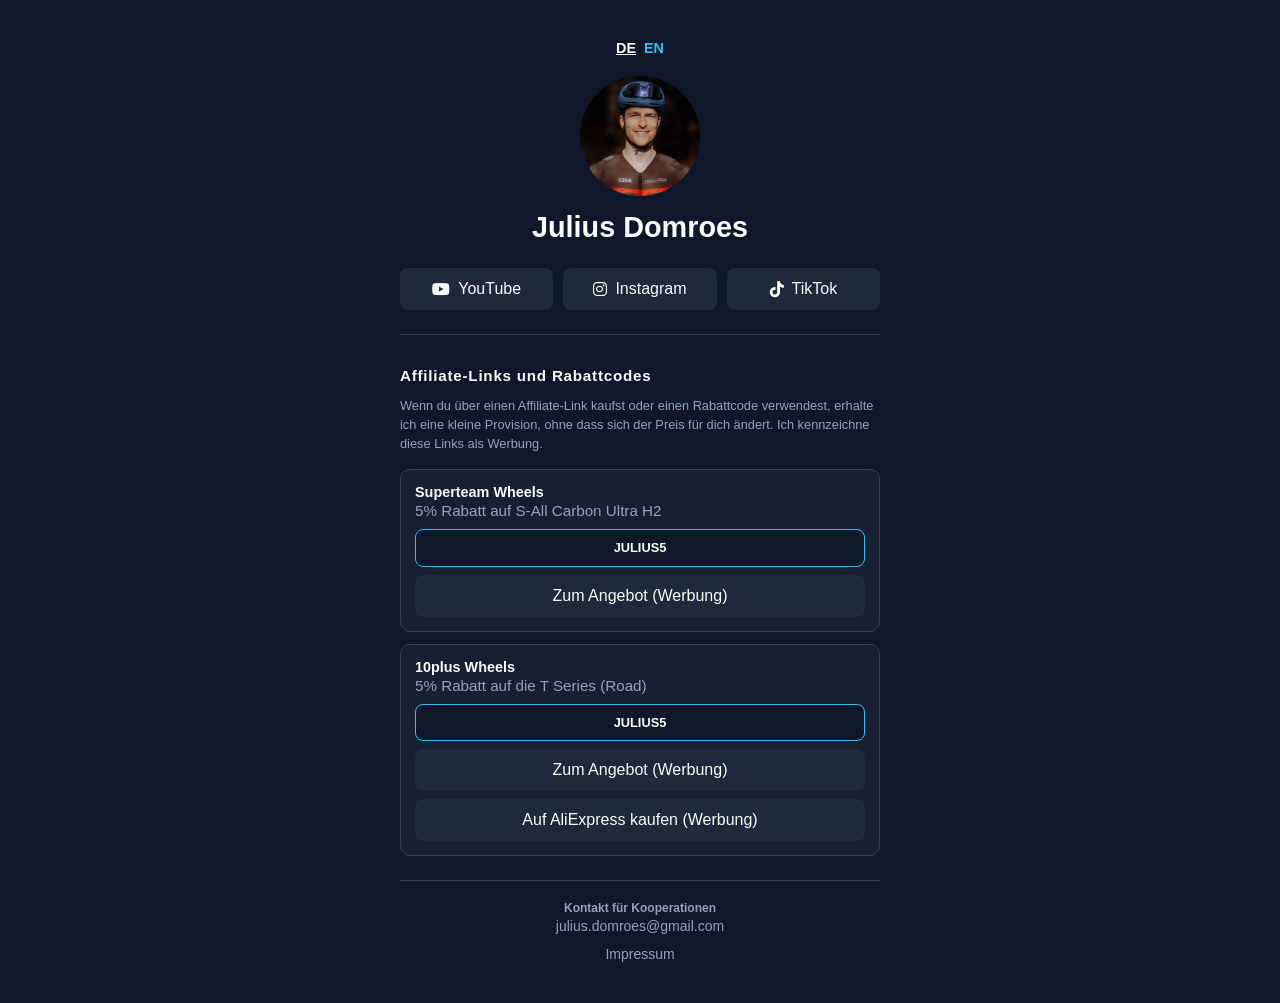
==== de/index.html @ f980bef5 "Add multilingual links page with affiliate section, legal notice, and privacy policy" ====
<!DOCTYPE html>
<html lang="de">
<head>
    <meta charset="UTF-8">
    <meta name="viewport" content="width=device-width, initial-scale=1.0">
    <meta name="description" content="Julius Domroes' Links und Affiliate-Angebote auf Deutsch.">
    <title>Julius Domroes | Links</title>
    <link rel="stylesheet" href="../styles.css?v=20260809-1">
    <link rel="stylesheet" href="https://cdnjs.cloudflare.com/ajax/libs/font-awesome/6.5.2/css/all.min.css">
</head>
<body>
    <div class="container">
        <div class="lang-switch">
            <a href="../de/" class="active">DE</a>
            <a href="../en/">EN</a>
        </div>

        <img src="../profile_square.jpg" alt="" class="profile-image">
        <h1>Julius Domroes</h1>

        <div class="social-links" id="social-links"></div>

        <div class="section-title" data-i18n="affiliateTitle"></div>
        <p class="affiliate-note" data-i18n="affiliateNote"></p>

        <div id="affiliate-links"></div>

        <footer>
            <div class="cooperation-contact">
                <p class="cooperation-label" data-i18n="cooperationLabel"></p>
                <a href="mailto:julius.domroes@gmail.com" class="cooperation-email">julius.domroes@gmail.com</a>
            </div>
            <a href="../impressum.html?lang=de" class="legal-link" data-i18n="footerLabel"></a>
        </footer>
    </div>

    <script src="../translations.js?v=20260809-1"></script>
    <script src="../links-data.js?v=20260809-1"></script>
    <script src="../site.js?v=20260809-1"></script>
</body>
</html>
---- styles.css ----
* { box-sizing: border-box; margin: 0; padding: 0; }
body {
    font-family: -apple-system, BlinkMacSystemFont, "Segoe UI", Roboto, Helvetica, Arial, sans-serif;
    background-color: #0f172a;
    color: #f8fafc;
    display: flex;
    justify-content: center;
    padding: 40px 20px;
    min-height: 100vh;
}
.container { width: 100%; max-width: 480px; text-align: center; }
.lang-switch {
    display: flex;
    justify-content: center;
    gap: 8px;
    margin-bottom: 20px;
    font-size: 0.9rem;
}
.lang-switch a {
    color: #38bdf8;
    text-decoration: none;
    font-weight: 600;
}
.lang-switch a.active {
    color: #f8fafc;
    text-decoration: underline;
}
.profile-image { width: 120px; height: 120px; border-radius: 50%; object-fit: cover; margin-bottom: 12px; }
h1 { font-size: 1.8rem; font-weight: 700; margin-bottom: 8px; line-height: 1.1; }
.subtitle {
    font-size: 0.95rem;
    color: #94a3b8;
    margin-bottom: 36px;
}
.section-title { font-size: 0.95rem; letter-spacing: 0.05em; color: #f8fafc; margin: 32px 0 12px; text-align: left; font-weight: 700; }
.affiliate-note {
    font-size: 0.8rem;
    line-height: 1.5;
    color: #94a3b8;
    margin: 2px 0 16px;
    text-align: left;
}
.cooperation-contact {
    margin: 0 0 10px;
    padding: 0;
    border: 0;
    background: transparent;
    text-align: center;
}
.cooperation-label {
    font-size: 0.75rem;
    font-weight: 600;
    color: #94a3b8;
    margin: 0 0 2px;
}
.cooperation-email {
    color: #94a3b8;
    text-decoration: none;
    font-size: 0.875rem;
}
.cooperation-email:hover {
    text-decoration: underline;
}
#affiliate-links {
    margin-top: 8px;
}
.social-links {
    display: flex;
    flex-wrap: wrap;
    gap: 10px;
    justify-content: space-between;
    margin-top: 24px;
    padding-bottom: 24px;
    border-bottom: 1px solid #334155;
}
.link-card {
    display: flex;
    align-items: center;
    justify-content: center;
    gap: 8px;
    background-color: #1e293b;
    color: #f8fafc;
    text-decoration: none;
    padding: 12px 14px;
    border-radius: 8px;
    font-weight: 500;
    transition: background-color 0.2s ease;
    width: 100%;
}
.social-links .link-card {
    flex: 1 1 calc(33.333% - 7px);
    min-width: 0;
}
.link-card:hover { background-color: #334155; }
.link-card i { font-size: 1rem; }
.affiliate-item {
    margin-top: 12px;
    padding: 14px;
    border: 1px solid #334155;
    border-radius: 10px;
    background-color: rgba(30, 41, 59, 0.55);
}
.affiliate-title {
    display: flex;
    flex-direction: column;
    gap: 2px;
    text-align: left;
    margin-bottom: 10px;
}
.affiliate-title strong {
    color: #f8fafc;
    font-size: 0.9rem;
    font-weight: 700;
}
.affiliate-title span {
    color: #94a3b8;
    font-size: 0.95rem;
}
.affiliate-code {
    display: none;
}
.affiliate-actions {
    display: flex;
    flex-direction: column;
    gap: 8px;
}
.affiliate-copy {
    border: 1px solid #38bdf8;
    cursor: pointer;
    font: inherit;
    background-color: #0f172a;
    font-weight: 500;
    display: inline-flex;
    align-items: center;
    justify-content: center;
    width: auto;
    min-width: 92px;
    padding: 10px 12px;
    text-align: center;
    white-space: nowrap;
    appearance: none;
    line-height: 1.2;
}
.affiliate-copy-code {
    font-weight: 700;
    font-size: 0.8rem;
    display: inline-flex;
    align-items: center;
    justify-content: center;
}
footer { margin-top: 24px; padding-top: 20px; border-top: 1px solid #334155; }
.legal-link { color: #94a3b8; text-decoration: none; font-size: 0.875rem; }
.legal-link:hover { color: #f8fafc; text-decoration: underline; }
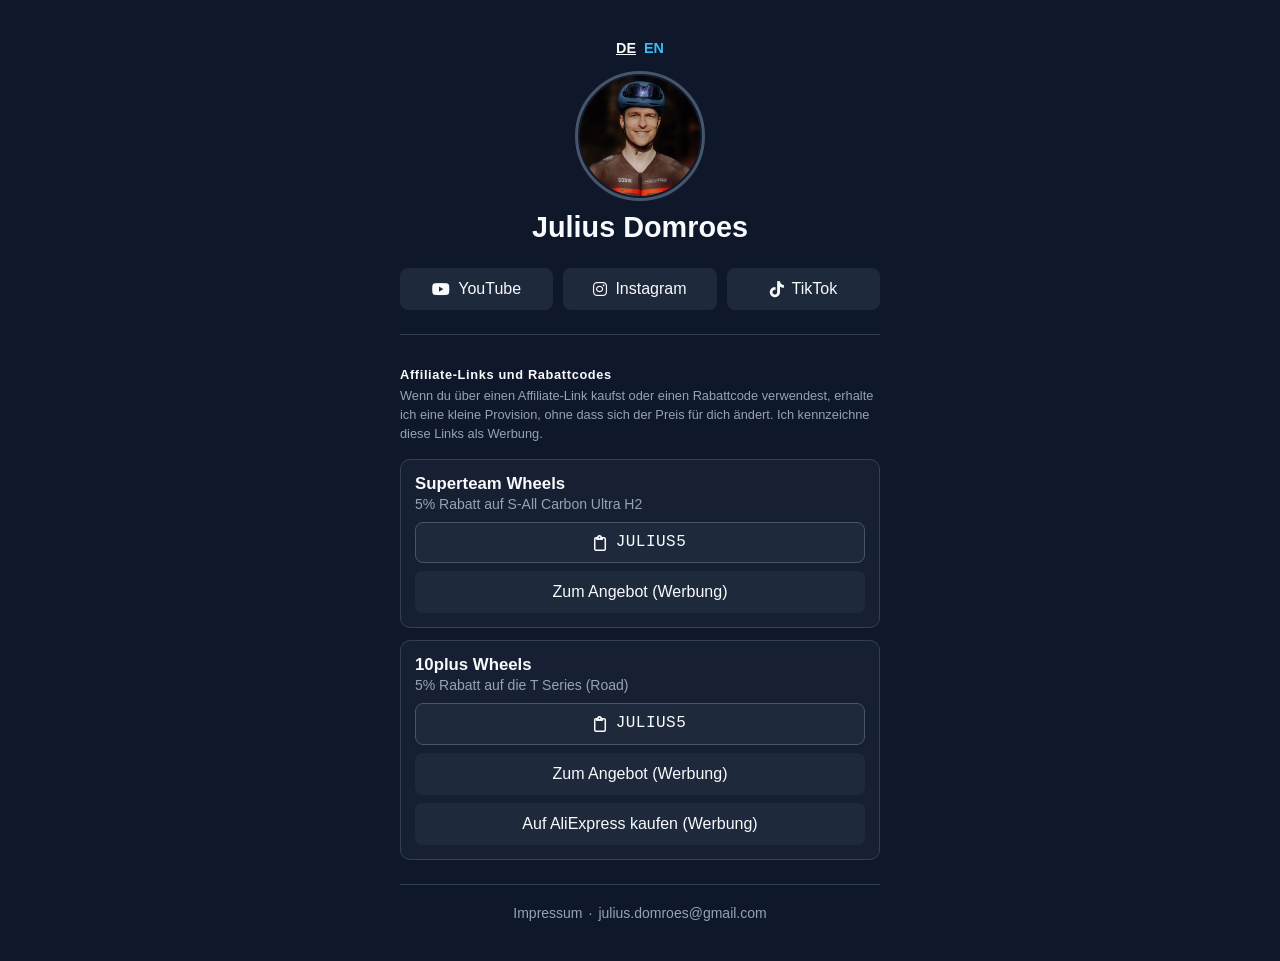
==== commit 8493ca1c: "Visual polish: button styles, footer layout, affiliate card improvements, privacy policy update" ====
--- a/de/index.html
+++ b/de/index.html
@@ -5,7 +5,7 @@
     <meta name="viewport" content="width=device-width, initial-scale=1.0">
     <meta name="description" content="Julius Domroes' Links und Affiliate-Angebote auf Deutsch.">
     <title>Julius Domroes | Links</title>
-    <link rel="stylesheet" href="../styles.css?v=20260809-1">
+    <link rel="stylesheet" href="../styles.css?v=20260809-2">
     <link rel="stylesheet" href="https://cdnjs.cloudflare.com/ajax/libs/font-awesome/6.5.2/css/all.min.css">
 </head>
 <body>
@@ -26,16 +26,14 @@
         <div id="affiliate-links"></div>
 
         <footer>
-            <div class="cooperation-contact">
-                <p class="cooperation-label" data-i18n="cooperationLabel"></p>
-                <a href="mailto:julius.domroes@gmail.com" class="cooperation-email">julius.domroes@gmail.com</a>
-            </div>
             <a href="../impressum.html?lang=de" class="legal-link" data-i18n="footerLabel"></a>
+            <span class="footer-separator">&middot;</span>
+            <a href="mailto:julius.domroes@gmail.com" class="cooperation-email">julius.domroes@gmail.com</a>
         </footer>
     </div>
 
-    <script src="../translations.js?v=20260809-1"></script>
-    <script src="../links-data.js?v=20260809-1"></script>
-    <script src="../site.js?v=20260809-1"></script>
+    <script src="../translations.js?v=20260809-2"></script>
+    <script src="../links-data.js?v=20260809-2"></script>
+    <script src="../site.js?v=20260809-2"></script>
 </body>
 </html>
--- a/styles.css
+++ b/styles.css
@@ -25,14 +25,14 @@
     color: #f8fafc;
     text-decoration: underline;
 }
-.profile-image { width: 120px; height: 120px; border-radius: 50%; object-fit: cover; margin-bottom: 12px; }
+.profile-image { width: 120px; height: 120px; border-radius: 50%; object-fit: cover; margin-bottom: 12px; outline: 3px solid #475569; outline-offset: 2px; }
 h1 { font-size: 1.8rem; font-weight: 700; margin-bottom: 8px; line-height: 1.1; }
 .subtitle {
     font-size: 0.95rem;
     color: #94a3b8;
     margin-bottom: 36px;
 }
-.section-title { font-size: 0.95rem; letter-spacing: 0.05em; color: #f8fafc; margin: 32px 0 12px; text-align: left; font-weight: 700; }
+.section-title { font-size: 0.8rem; letter-spacing: 0.05em; color: #f8fafc; margin: 32px 0 4px; text-align: left; font-weight: 700; }
 .affiliate-note {
     font-size: 0.8rem;
     line-height: 1.5;
@@ -41,17 +41,12 @@
     text-align: left;
 }
 .cooperation-contact {
-    margin: 0 0 10px;
-    padding: 0;
-    border: 0;
-    background: transparent;
-    text-align: center;
+    display: contents;
 }
 .cooperation-label {
-    font-size: 0.75rem;
-    font-weight: 600;
+    font-size: 0.875rem;
+    font-weight: 400;
     color: #94a3b8;
-    margin: 0 0 2px;
 }
 .cooperation-email {
     color: #94a3b8;
@@ -109,12 +104,12 @@
 }
 .affiliate-title strong {
     color: #f8fafc;
-    font-size: 0.9rem;
+    font-size: 1.05rem;
     font-weight: 700;
 }
 .affiliate-title span {
     color: #94a3b8;
-    font-size: 0.95rem;
+    font-size: 0.875rem;
 }
 .affiliate-code {
     display: none;
@@ -124,11 +119,17 @@
     flex-direction: column;
     gap: 8px;
 }
+.affiliate-copy-label {
+    font-size: 0.75rem;
+    color: #94a3b8;
+    text-align: left;
+    margin-bottom: -4px;
+}
 .affiliate-copy {
-    border: 1px solid #38bdf8;
+    border: 1px solid #475569;
     cursor: pointer;
     font: inherit;
-    background-color: #0f172a;
+    background-color: #1e293b;
     font-weight: 500;
     display: inline-flex;
     align-items: center;
@@ -140,14 +141,26 @@
     white-space: nowrap;
     appearance: none;
     line-height: 1.2;
+    color: #f8fafc;
+    border-radius: 8px;
+    transition: background-color 0.2s ease;
+}
+.affiliate-copy:hover {
+    background-color: #334155;
 }
 .affiliate-copy-code {
-    font-weight: 700;
-    font-size: 0.8rem;
+    font-weight: 500;
     display: inline-flex;
     align-items: center;
     justify-content: center;
+    gap: 4px;
 }
-footer { margin-top: 24px; padding-top: 20px; border-top: 1px solid #334155; }
+.affiliate-code-text {
+    font-family: ui-monospace, "SFMono-Regular", Menlo, Monaco, Consolas, monospace;
+    font-size: 1em;
+    letter-spacing: 0.03em;
+}
+footer { margin-top: 24px; padding-top: 20px; border-top: 1px solid #334155; display: flex; flex-wrap: wrap; justify-content: center; align-items: center; gap: 6px; }
+.footer-separator { color: #94a3b8; font-size: 0.875rem; }
 .legal-link { color: #94a3b8; text-decoration: none; font-size: 0.875rem; }
 .legal-link:hover { color: #f8fafc; text-decoration: underline; }
